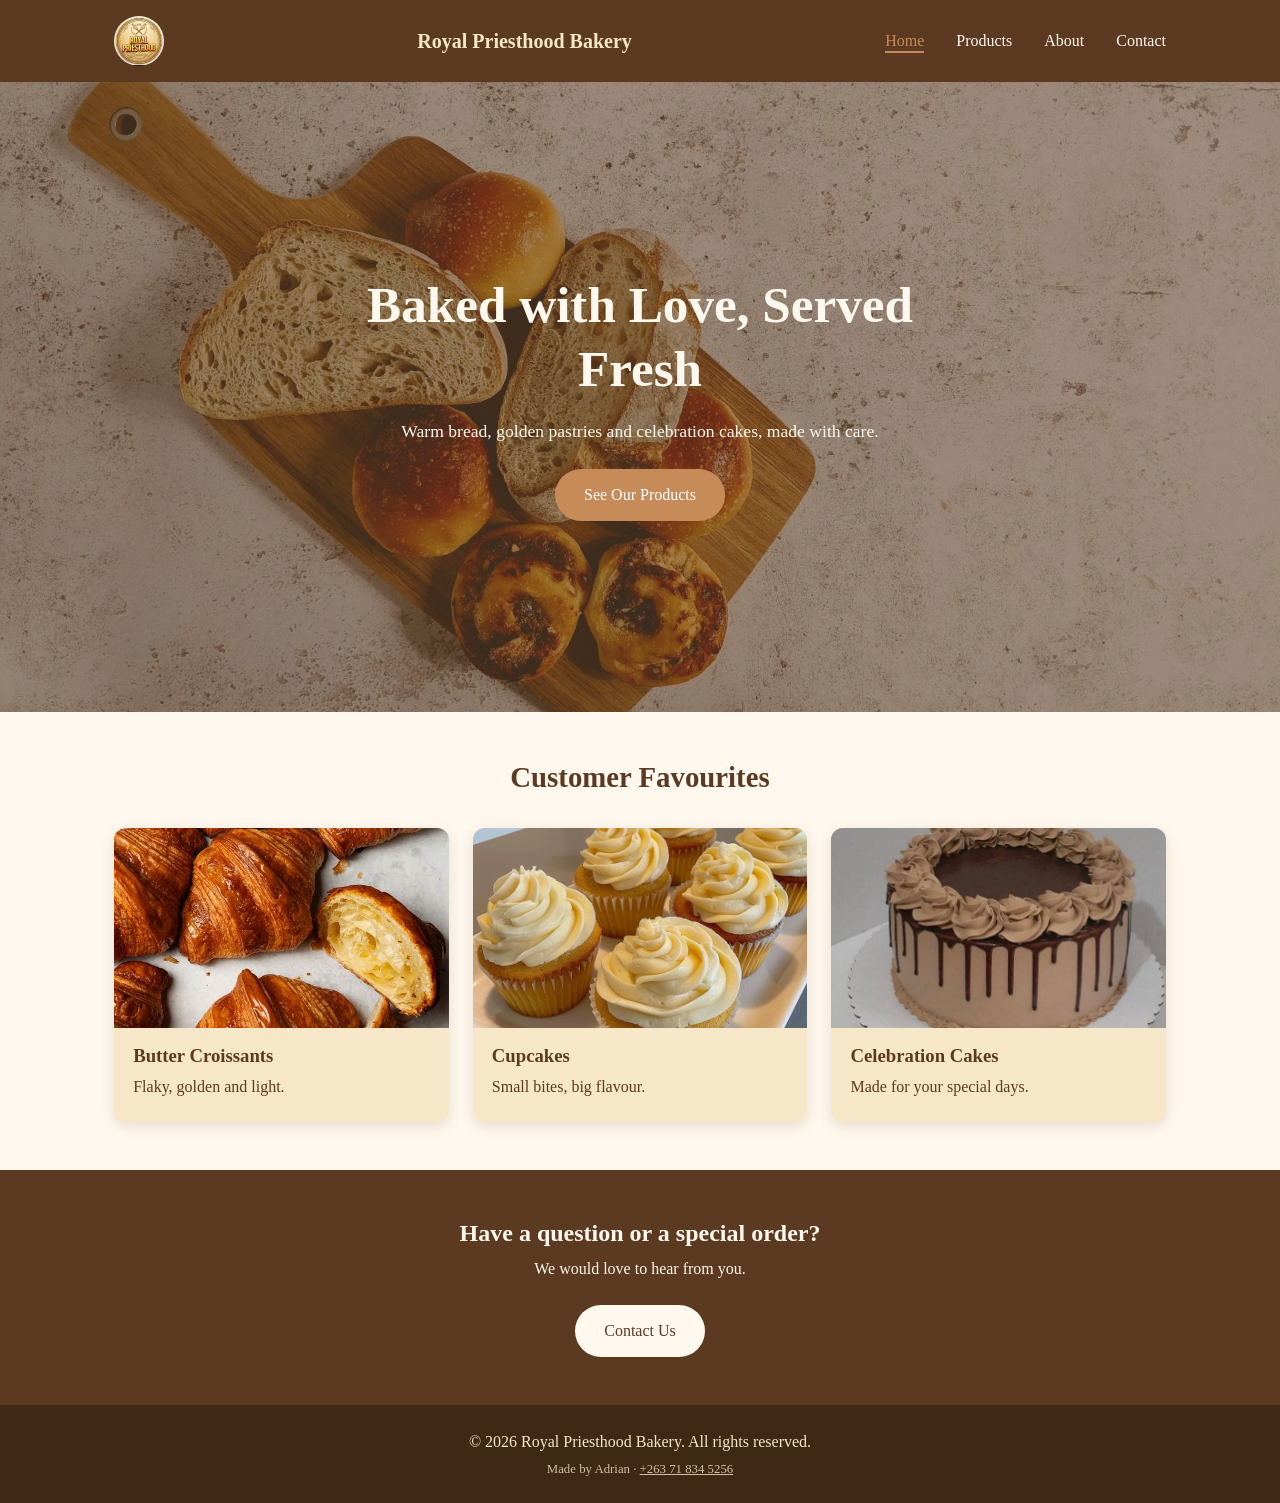
==== index.html @ 73269283 "Add files via upload" ====
<!DOCTYPE html>
<html lang="en">
<head>
    <meta charset="UTF-8">
    <meta name="viewport" content="width=device-width, initial-scale=1.0">
    <title>Royal Priesthood Bakery | Fresh Baked Daily</title>
    <meta name="description" content="Breads, pastries and cakes from Royal Priesthood Bakery.">
    <link rel="stylesheet" href="css/style.css">
</head>

<body>
    <header class="site-header">
        <nav class="navbar">
            <img src="images/logo.jpg" alt="Royal Priesthood Bakery Logo." class="brand-logo">
            <a href="index.html" class="logo">Royal Priesthood Bakery</a>
            <button class="nav-toggle" id="navToggle" aria-label="Toggle menu" aria-expanded="false">&#9776;</button>

            <ul class="nav-links" id="navLinks">
                <li><a href="index.html" class="active">Home</a></li>
                <li><a href="products.html">Products</a></li>
                <li><a href="about.html">About</a></li>
                <li><a href="contact.html">Contact</a></li>              
            </ul>
        </nav>

    </header>

    <main>
        <section class="hero">
            <div class="hero-content">
                <h1>Baked  with Love, Served Fresh</h1>
                <p>Warm bread, golden pastries and celebration cakes, made with care.</p>
                <a href="products.html" class="btn">See Our Products</a>
            </div>
        </section>

        <section class="section">
            <h2 class="section-title">Customer Favourites</h2>
            <div class="card-grid">
                <article class="card">
                    <img src="images/croissant.jpg" alt="Golden butter croissants on a wooden board">
                    <div class="card-body">
                        <h3>Butter Croissants</h3>
                        <p>Flaky, golden and light.</p>
                    </div>
                </article>

                <article class="card">
                    <img src="images/cupcake.jpg" alt="A rustic loaf of freshly baked bread">
                    <div class="card-body">
                        <h3>Cupcakes</h3>
                        <p>Small bites, big flavour.</p>
                
                    </div>
                </article>

                <article class="card">
                    <img src="images/celebration.jpg" alt="Pastel celebration cake">
                    <div class="card-body">
                        <h3>Celebration Cakes</h3>
                        <p>Made for your special days.</p>
                    </div>
                </article>
            </div>                 
        </section>

        <section class="cta-band">
            <h2>Have a question or a special order?</h2>
            <p>We would love to hear from you.</p>
            <a href="contact.html" class="btn btn-light">Contact Us</a>
        </section>
    </main>

    <footer class="site-footer">
        <p>&copy; <span id="year">2026</span> Royal Priesthood Bakery. All rights reserved.</p>
        <p class="credits">
        Made by Adrian &middot;
        <a href="tel:+263718345256">+263 71 834 5256</a>
        </p>        
    </footer>

    <script src="js/main.js"></script>
</body>

</html>
---- css/style.css ----
/* ==========================================================
   Royal Priesthood Bakery - style.css
   One stylesheet shared by all four pages.
   Written mobile-first: base styles are for phones, and the
   @media block at the bottom adds layout for bigger screens.
   ========================================================== */

/* ---------- 1. VARIABLES (our colour palette) ---------- */
:root {
    --cream: #fff8ee;        /* page background */
    --butter: #f6e7c8;       /* card background */
    --pink: #f4d6cc;         /* soft pastel accent */
    --caramel: #c68b59;      /* buttons and highlights */
    --brown: #5c3a21;        /* text and navbar */
    --brown-dark: #3f2814;   /* button hover */
    --white: #ffffff;
    --error: #b3261e;        /* error text and borders */
    --success: #2e6b3a;      /* success message */
    --radius: 12px;
    --shadow: 0 4px 14px rgba(92, 58, 33, 0.15);
    --shadow-hover: 0 14px 28px rgba(92, 58, 33, 0.28);
}

/* ---------- 2. RESET AND BASE ---------- */
* {
    margin: 0;
    padding: 0;
    box-sizing: border-box;   /* width includes padding and border */
}

html {
    scroll-behavior: smooth;
}

body {
    font-family: Georgia, "Times New Roman", serif;
    background-color: var(--cream);
    color: var(--brown);
    line-height: 1.6;
}

img {
    max-width: 100%;
    display: block;
}

h1, h2, h3 {
    line-height: 1.25;
}

/* Visible keyboard focus: important for accessibility */
a:focus-visible,
button:focus-visible,
input:focus-visible,
textarea:focus-visible {
    outline: 3px solid var(--caramel);
    outline-offset: 2px;
}

/* ---------- 3. NAVBAR ---------- */
.site-header {
    background-color: var(--brown);
    position: sticky;          /* stays at the top while scrolling */
    top: 0;
    z-index: 100;
}

.navbar {
    display: flex;
    justify-content: space-between;
    align-items: center;
    flex-wrap: wrap;           /* lets the link list drop below on mobile */
    max-width: 1100px;
    margin: 0 auto;
    padding: 1rem 1.5rem;
}

.logo {
    color: var(--butter);
    text-decoration: none;
    font-size: 1.25rem;
    font-weight: bold;
}

.nav-toggle {
    background: none;
    border: none;
    color: var(--butter);
    font-size: 1.8rem;
    cursor: pointer;
}

/* On mobile the links are hidden... */
.nav-links {
    display: none;
    list-style: none;
    width: 100%;
    margin-top: 1rem;
}

/* ...and JavaScript adds the class "open" to show them */
.nav-links.open {
    display: block;
}

.nav-links li {
    margin-bottom: 0.75rem;
}

.nav-links a {
    color: var(--cream);
    text-decoration: none;
    padding-bottom: 2px;
    border-bottom: 2px solid transparent;
    transition: color 0.3s, border-color 0.3s;
}

.nav-links a:hover,
.nav-links a.active {
    color: var(--caramel);
    border-bottom-color: var(--caramel);
}

/* ---------- 4. HERO (Home page) ---------- */
.hero {
    /* The gradient darkens the photo so the text stays readable.
       The image path starts with ../ because this CSS file is inside css/ */
    background: linear-gradient(rgba(92, 58, 33, 0.55), rgba(92, 58, 33, 0.55)),
                url("../images/hero\ \(2\).webp") center / cover no-repeat;
    min-height: 70vh;
    display: flex;
    align-items: center;
    justify-content: center;
    text-align: center;
    padding: 2rem 1.5rem;
}

.hero-content {
    max-width: 600px;
    color: var(--cream);
}

.hero h1 {
    font-size: 2.2rem;
    margin-bottom: 1rem;
}

.hero p {
    margin-bottom: 1.5rem;
    font-size: 1.1rem;
}

/* ---------- 5. PAGE HEADER (inner pages) ---------- */
.page-header {
    background: linear-gradient(135deg, var(--butter), var(--pink));
    text-align: center;
    padding: 3rem 1.5rem;
}

.page-header h1 {
    font-size: 2rem;
    margin-bottom: 0.5rem;
}

/* ---------- 6. BUTTONS ---------- */
.btn {
    display: inline-block;
    background-color: var(--caramel);
    color: var(--white);
    border: none;
    padding: 0.8rem 1.8rem;
    border-radius: 50px;
    font-family: inherit;
    font-size: 1rem;
    text-decoration: none;
    cursor: pointer;
    transition: background-color 0.3s, transform 0.3s;
}

.btn:hover {
    background-color: var(--brown-dark);
    transform: translateY(-3px);
}

.btn-light {
    background-color: var(--cream);
    color: var(--brown);
}

.btn-light:hover {
    background-color: var(--white);
    color: var(--brown-dark);
}

/* ---------- 7. SECTIONS ---------- */
.section {
    max-width: 1100px;
    margin: 0 auto;
    padding: 3rem 1.5rem;
}

.section-title {
    text-align: center;
    margin-bottom: 2rem;
    font-size: 1.8rem;
}

/* ---------- 8. CARD GRID (Home, Products, About) ---------- */
/* auto-fit + minmax: as many 250px columns as fit, so the grid
   adapts to phone, tablet and desktop without extra media queries */
.card-grid {
    display: grid;
    grid-template-columns: repeat(auto-fit, minmax(250px, 1fr));
    gap: 1.5rem;
}

.card {
    background-color: var(--butter);
    border-radius: var(--radius);
    overflow: hidden;                 /* clips image corners */
    box-shadow: var(--shadow);
    transition: transform 0.3s ease, box-shadow 0.3s ease;
}

.card:hover {
    transform: translateY(-8px);      /* the card lifts */
    box-shadow: var(--shadow-hover);  /* and its shadow grows */
}

.card img {
    width: 100%;
    height: 200px;
    object-fit: cover;                /* crop instead of stretching */
}

.card-body {
    padding: 1rem 1.2rem 1.4rem;
}

.card-body h3 {
    margin-bottom: 0.4rem;
}

/* ---------- 9. PRODUCT CARDS (extra hover effects) ---------- */
.card-img-wrap {
    overflow: hidden;                 /* hides the zoomed-in edges */
}

.product-card img {
    transition: transform 0.5s ease;
}

.product-card:hover img {
    transform: scale(1.08);           /* image zooms slowly inside the frame */
}

.tag {
    display: inline-block;
    background-color: var(--pink);
    color: var(--brown);
    font-size: 0.75rem;
    letter-spacing: 0.05em;
    text-transform: uppercase;
    padding: 0.15rem 0.7rem;
    border-radius: 50px;
    margin-bottom: 0.5rem;
    transition: background-color 0.3s, color 0.3s;
}

.product-card:hover .tag {
    background-color: var(--caramel);
    color: var(--white);
}

/* ---------- 10. ABOUT PAGE ---------- */
.about-story {
    display: grid;
    gap: 2rem;
    align-items: center;
}

.about-story img {
    width: 100%;
    height: 320px;
    object-fit: cover;
    border-radius: var(--radius);
    box-shadow: var(--shadow);
}

.story-text h2 {
    font-size: 1.8rem;
    margin-bottom: 1rem;
}

.story-text p {
    margin-bottom: 1rem;
}

.value-card {
    text-align: center;
    background-color: var(--pink);
}

/* ---------- 11. CALL-TO-ACTION BAND ---------- */
.cta-band {
    background-color: var(--brown);
    color: var(--cream);
    text-align: center;
    padding: 3rem 1.5rem;
}

.cta-band h2 {
    margin-bottom: 0.5rem;
}

.cta-band p {
    margin-bottom: 1.5rem;
}

/* ---------- 12. CONTACT PAGE AND FORM ---------- */
.contact-layout {
    display: grid;
    gap: 2rem;
}

.contact-form,
.contact-info {
    background-color: var(--butter);
    padding: 1.8rem;
    border-radius: var(--radius);
    box-shadow: var(--shadow);
}

.contact-form h2,
.contact-info h2 {
    margin-bottom: 1.2rem;
    font-size: 1.5rem;
}

.contact-info p {
    margin-bottom: 1rem;
}

.form-group {
    margin-bottom: 1.2rem;
}

.form-group label {
    display: block;
    font-weight: bold;
    margin-bottom: 0.3rem;
}

.form-group input,
.form-group textarea {
    width: 100%;
    padding: 0.7rem 0.9rem;
    font-family: inherit;
    font-size: 1rem;
    color: var(--brown);
    background-color: var(--white);
    border: 2px solid #d8c3a0;
    border-radius: 8px;
    transition: border-color 0.3s, box-shadow 0.3s;
}

.form-group input:focus,
.form-group textarea:focus {
    border-color: var(--caramel);
    outline: none;
    box-shadow: 0 0 0 3px rgba(198, 139, 89, 0.3);
}

/* The class "invalid" is added by JavaScript when a field fails */
.form-group input.invalid,
.form-group textarea.invalid {
    border-color: var(--error);
}

.error-message {
    display: block;
    min-height: 1.3em;     /* reserves space so the layout does not jump */
    margin-top: 0.3rem;
    font-size: 0.9rem;
    color: var(--error);
}

.form-success {
    margin-top: 1.2rem;
    padding: 0.9rem 1rem;
    background-color: #e5f2e7;
    color: var(--success);
    border: 1px solid var(--success);
    border-radius: 8px;
}

.form-success[hidden] {
    display: none;         /* keeps the "hidden" attribute working */
}

/* ---------- 13. FOOTER ---------- */
.site-footer {
    background-color: var(--brown-dark);
    color: var(--butter);
    text-align: center;
    padding: 1.5rem;
}

.site-footer .credits {
    font-size: 0.8rem;
    opacity: 0.8;
    margin-top: 0.3rem;
}

/* ---------- 14. TABLET AND DESKTOP (768px and wider) ---------- */
@media (min-width: 768px) {
    .nav-toggle {
        display: none;         /* no hamburger on larger screens */
    }

    .nav-links {
        display: flex;         /* links sit in a row */
        width: auto;
        margin-top: 0;
        gap: 2rem;
    }

    .nav-links li {
        margin-bottom: 0;
    }

    .hero h1 {
        font-size: 3.2rem;
    }

    .page-header h1 {
        font-size: 2.8rem;
    }

    .about-story {
        grid-template-columns: 1fr 1fr;   /* image left, text right */
        gap: 3rem;
    }

    .contact-layout {
        grid-template-columns: 2fr 1fr;   /* form wider than details */
    }
}

/* ---------- 15. RESPECT "REDUCED MOTION" SETTINGS ---------- */
@media (prefers-reduced-motion: reduce) {
    * {
        transition: none !important;
        scroll-behavior: auto !important;
    }
}

.brand-logo {
    width: 50px;
    height: 50px;
    border-radius: 50%;
    object-fit: cover;
    display: block;
}

.site-footer a{
    color: #f6e7c8;
}

/* ---------- 16. PRODUCT TABS ---------- */
.products-tabs-section {
    padding-top: 2rem;
}

.tabs {
    display: flex;
    flex-wrap: wrap;
    gap: 0.5rem;
    justify-content: center;
    border-bottom: 2px solid #e6d6b8;
    margin-bottom: 1.5rem;
    padding-bottom: 0.5rem;
}

.tab {
    background: none;
    border: 2px solid transparent;
    color: var(--brown);
    font-family: inherit;
    font-size: 1rem;
    padding: 0.5rem 1.1rem;
    border-radius: 50px;
    cursor: pointer;
    transition: background-color 0.3s, color 0.3s, border-color 0.3s;
}

.tab:hover {
    background-color: var(--pink);
}

.tab.active {
    background-color: var(--caramel);
    color: var(--white);
    border-color: var(--caramel);
}

.tab-panel[hidden] {
    display: none;
}

/* Products flow into neat columns instead of one long line */
.product-list {
    list-style: none;
    padding: 0;
    display: grid;
    grid-template-columns: repeat(auto-fill, minmax(160px, 1fr));
    gap: 0.6rem 1.5rem;
}

.product-list li {
    padding: 0.4rem 0.6rem;
    background-color: var(--butter);
    border-radius: 8px;
    box-shadow: var(--shadow);
    transition: transform 0.25s ease, background-color 0.25s ease;
}

.product-list li:hover {
    transform: translateY(-3px);
    background-color: var(--pink);
}
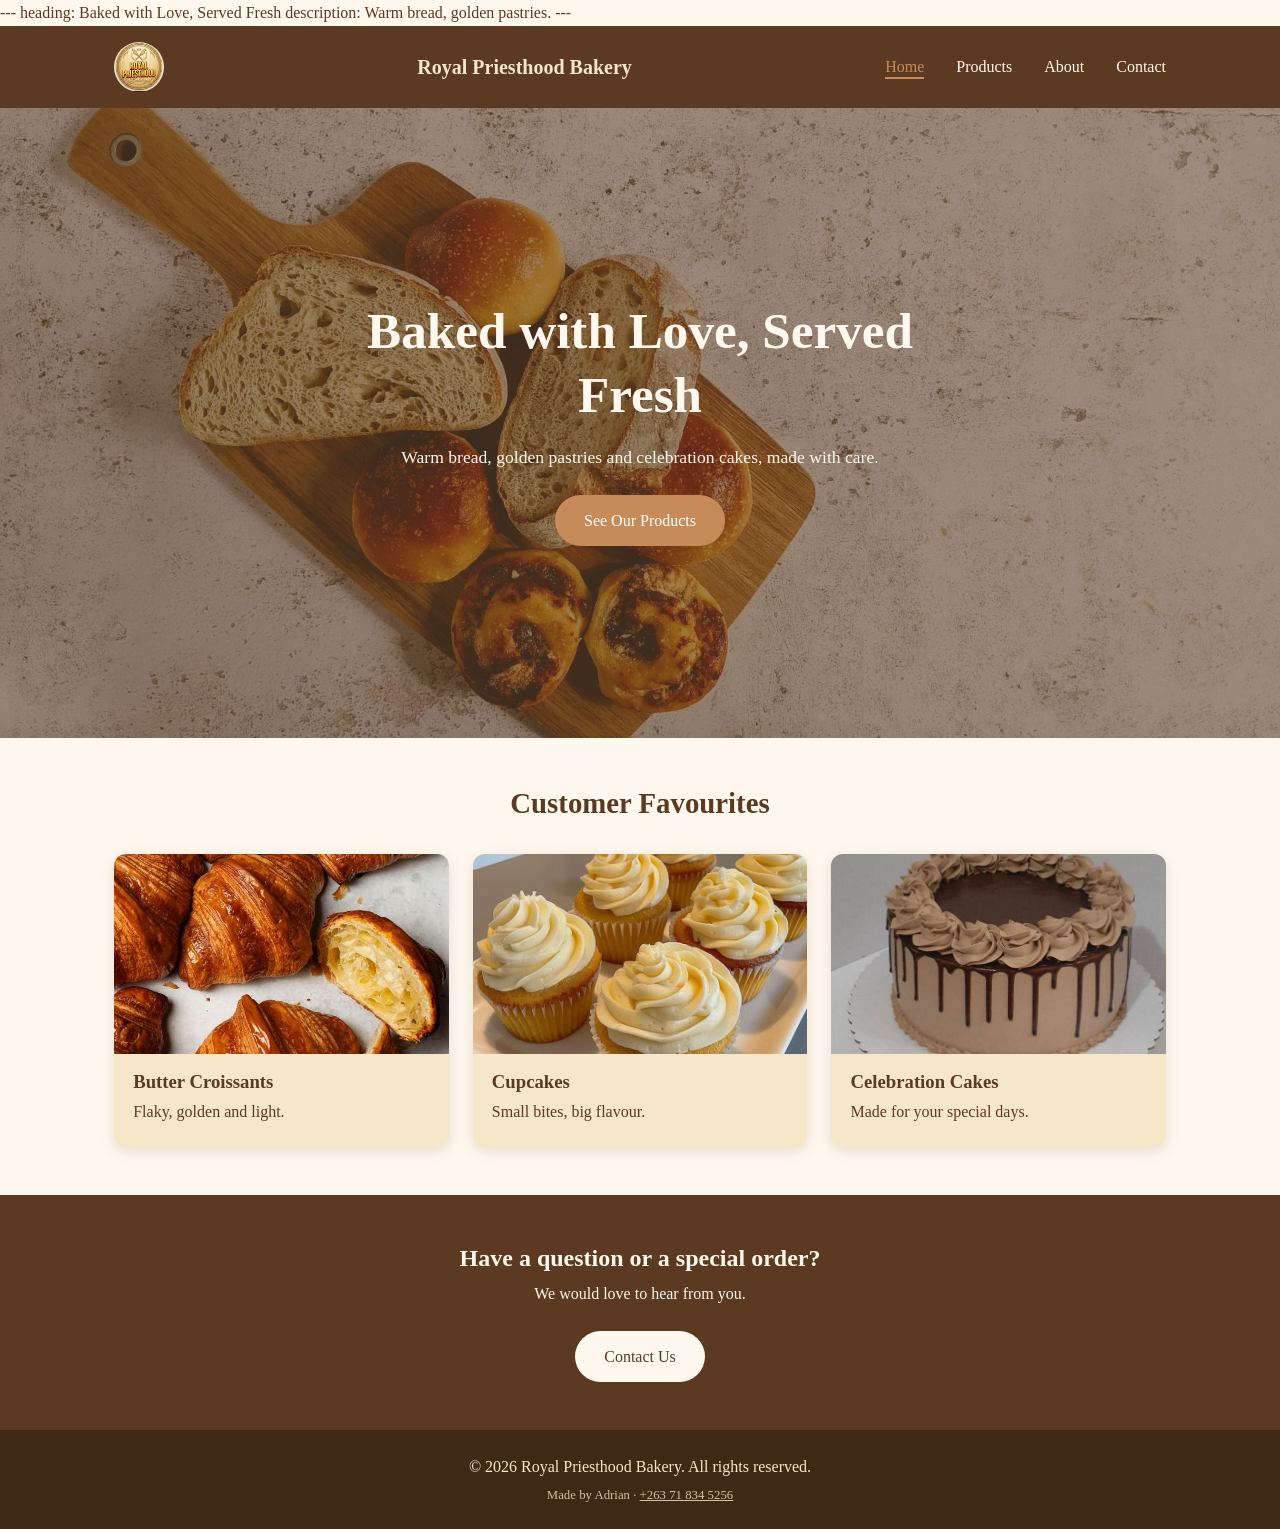
==== commit 9f7403f6: "Update Website Content “index”" ====
--- a/index.html
+++ b/index.html
@@ -1,3 +1,7 @@
+---
+heading: Baked with Love, Served Fresh
+description: Warm bread, golden pastries.
+---
 <!DOCTYPE html>
 <html lang="en">
 <head>
@@ -82,4 +86,4 @@
     <script src="js/main.js"></script>
 </body>
 
-</html>+</html>
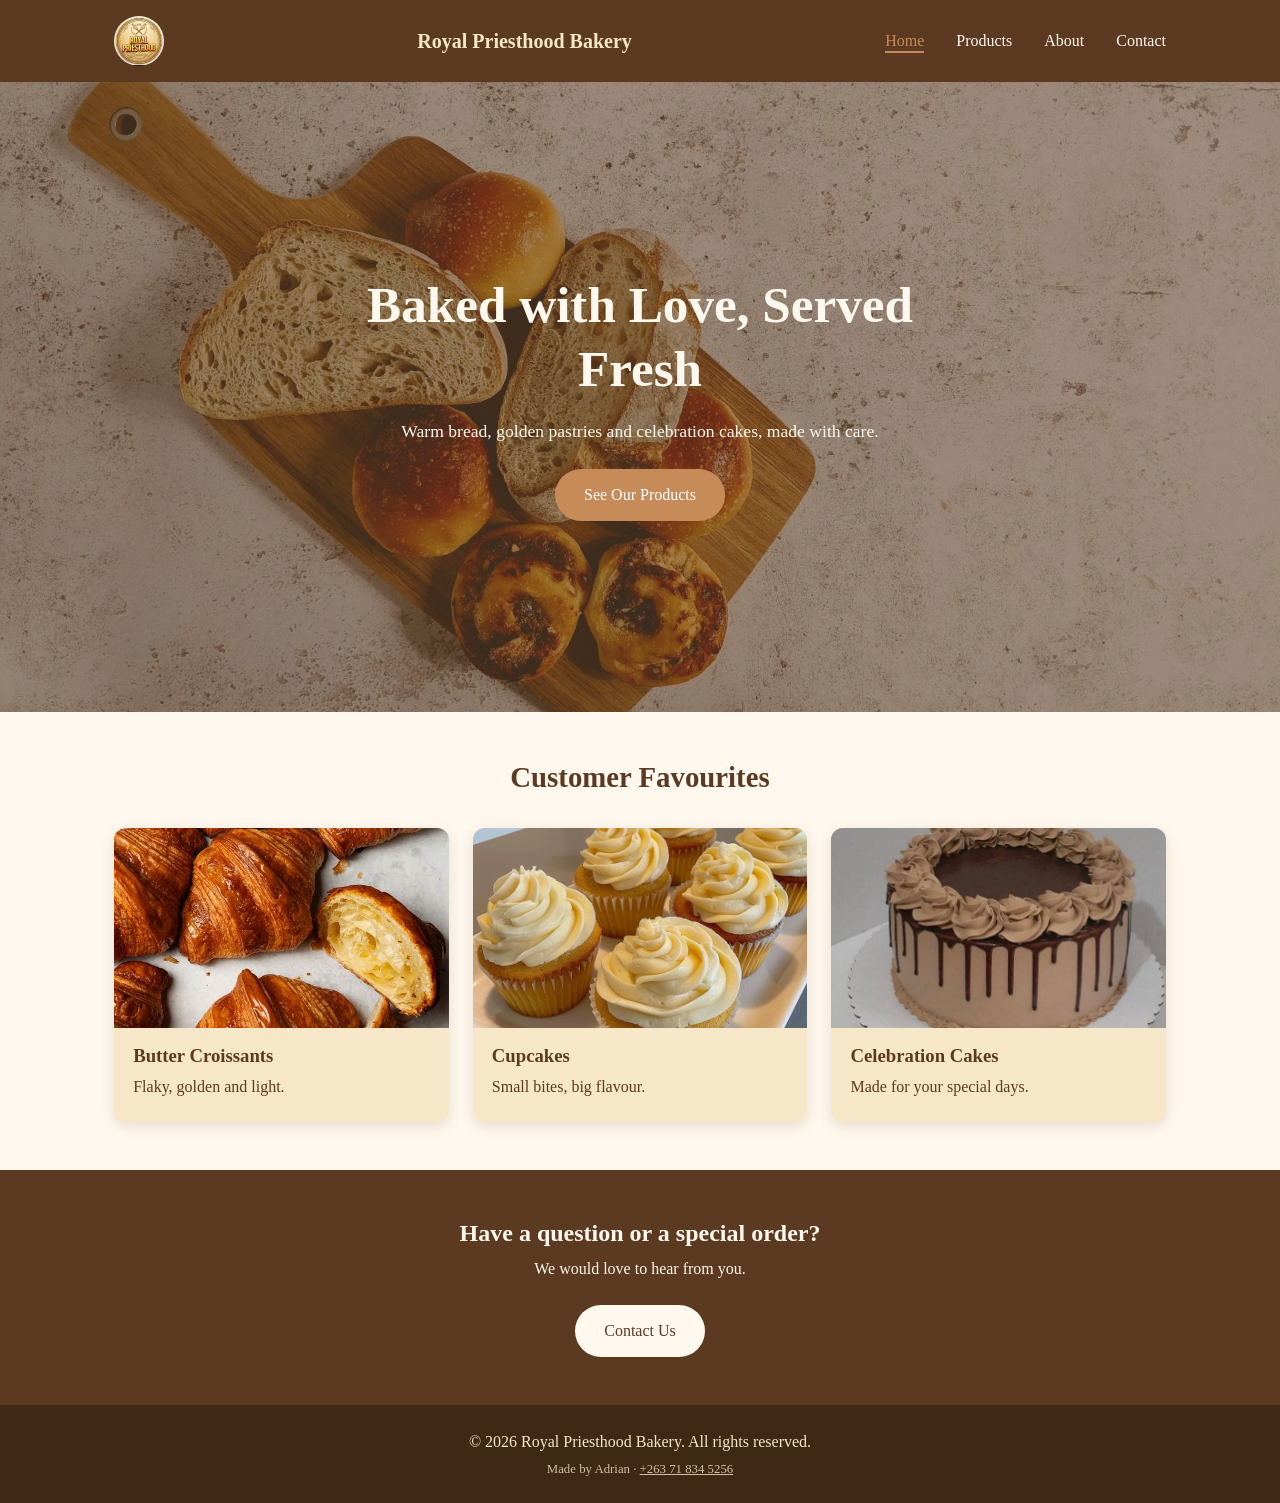
==== commit a8782da5: "Fix HTML structure and formatting issues" ====
--- a/index.html
+++ b/index.html
@@ -1,7 +1,3 @@
----
-heading: Baked with Love, Served Fresh
-description: Warm bread, golden pastries.
----
 <!DOCTYPE html>
 <html lang="en">
 <head>
@@ -86,4 +82,4 @@
     <script src="js/main.js"></script>
 </body>
 
-</html>
+</html>
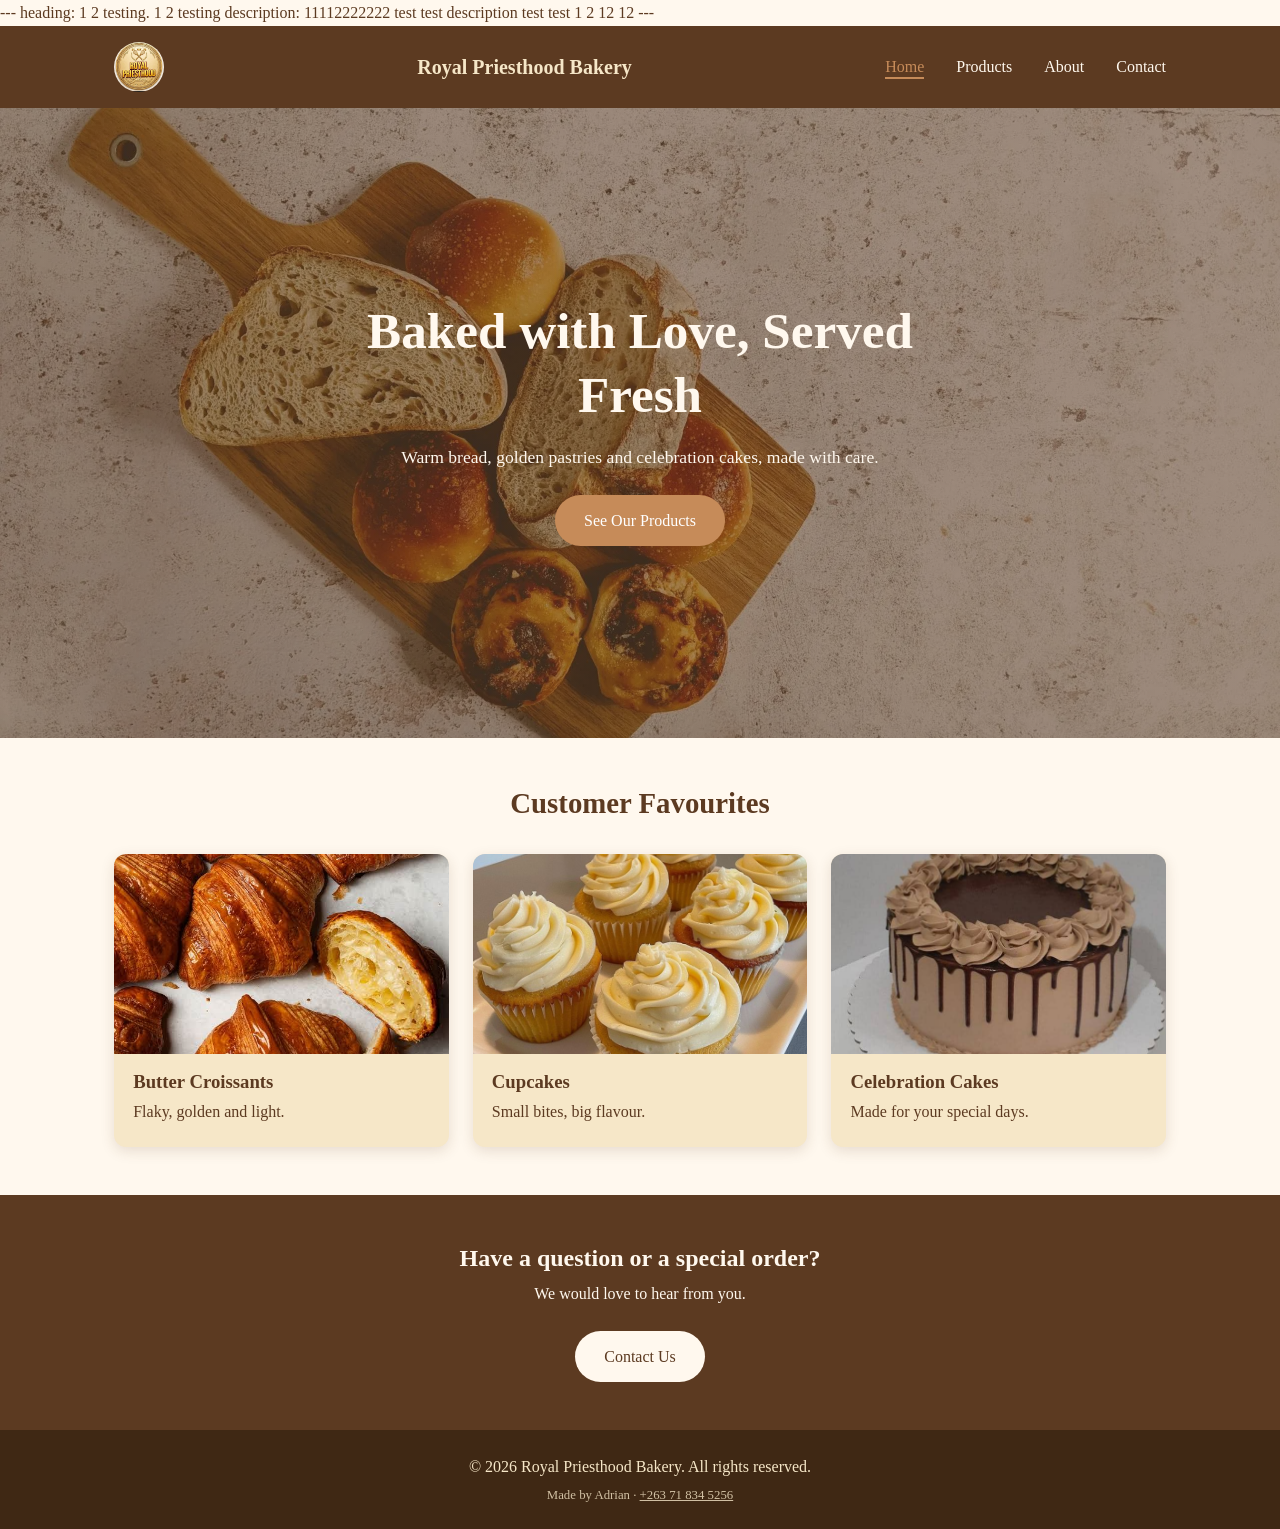
==== commit 3aebde3f: "Update Website Content “index”" ====
--- a/index.html
+++ b/index.html
@@ -1,3 +1,7 @@
+---
+heading: 1 2 testing. 1 2 testing
+description: 11112222222 test test description test test 1 2 12 12
+---
 <!DOCTYPE html>
 <html lang="en">
 <head>
